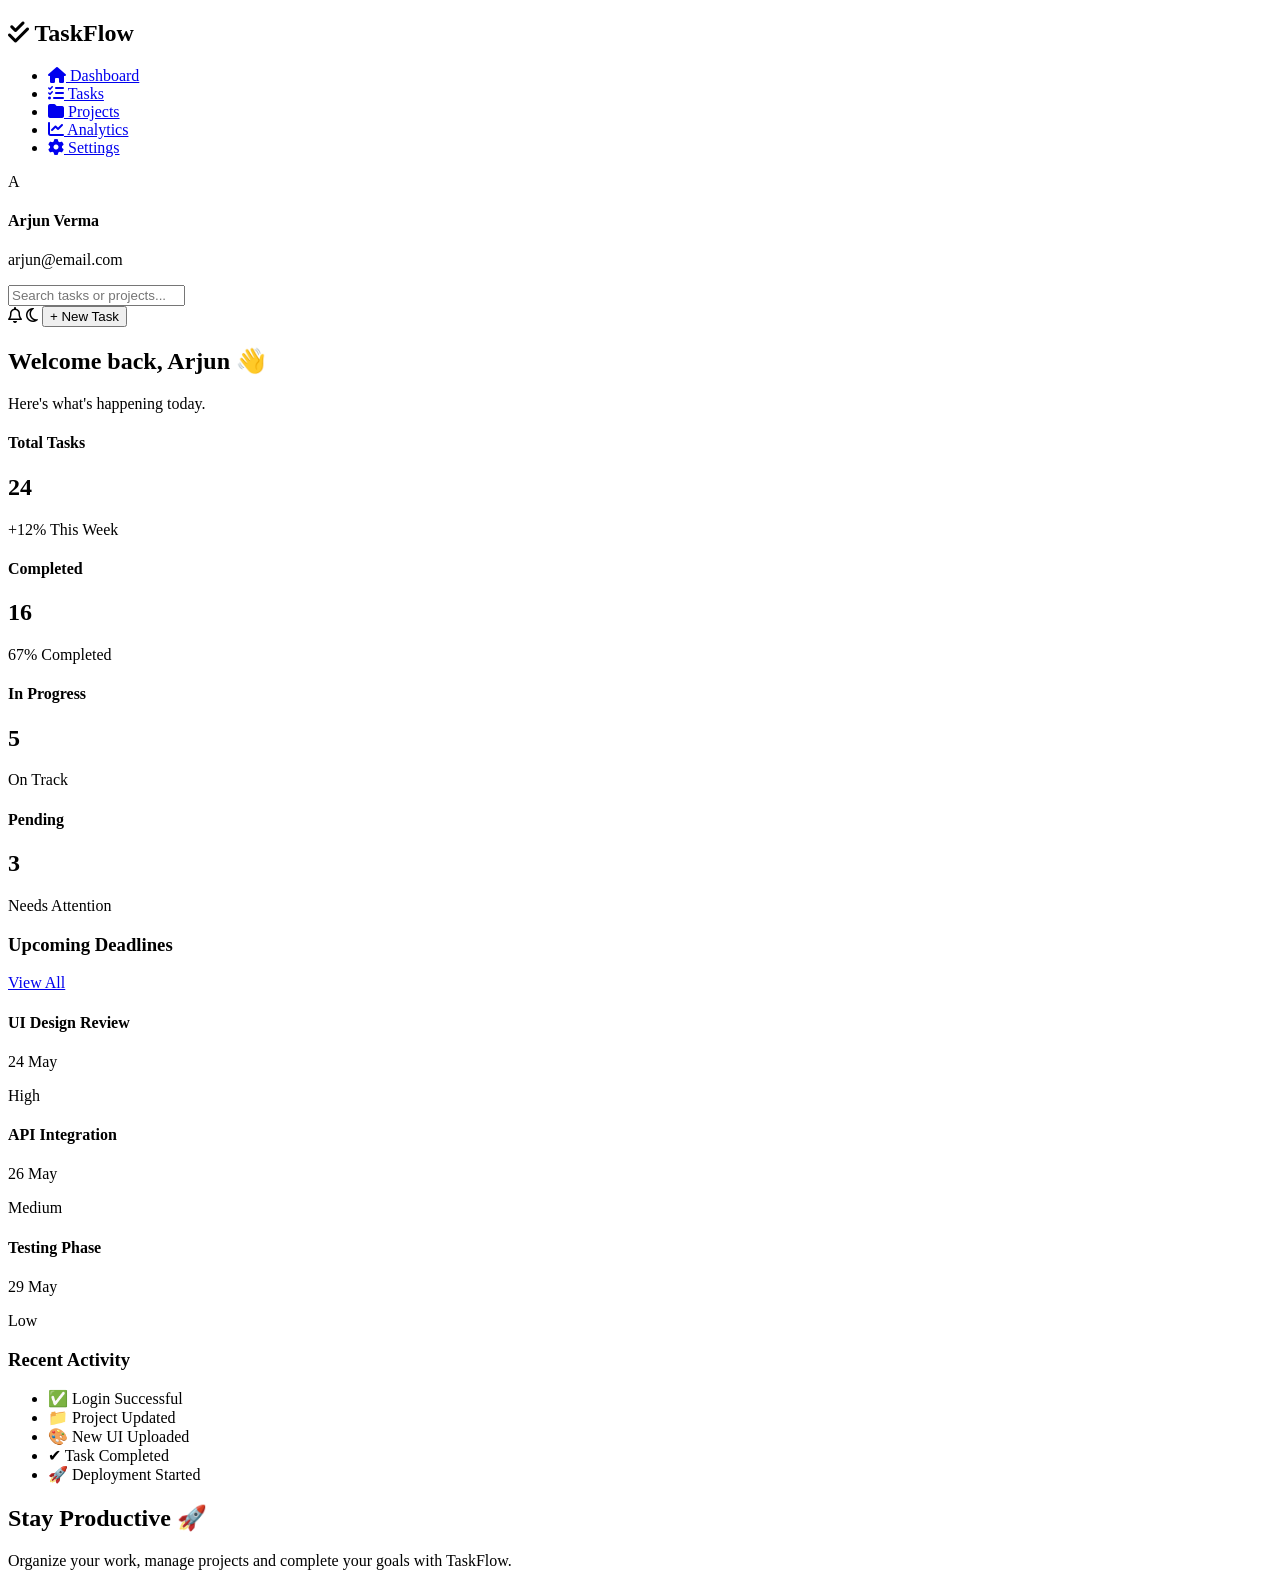
==== index.html @ ac0c9943 "index is updated" ====
<!DOCTYPE html>
<html lang="en">

<head>
    <meta charset="UTF-8">
    <meta name="viewport" content="width=device-width, initial-scale=1.0">

    <title>TaskFlow | Dashboard</title>

    <!-- CSS -->
    <link rel="stylesheet" href="style.css">

    <!-- Font Awesome -->
    <link rel="stylesheet"
        href="https://cdnjs.cloudflare.com/ajax/libs/font-awesome/6.5.1/css/all.min.css">
</head>

<body>

<div class="container">

    <!-- ================= SIDEBAR ================= -->

    <aside class="sidebar">

        <div>

            <div class="logo">
                <h2>
                    <i class="fa-solid fa-check-double"></i>
                    TaskFlow
                </h2>
            </div>

            <ul class="menu">

                <li class="active">
                    <a href="index.html">
                        <i class="fa-solid fa-house"></i>
                        Dashboard
                    </a>
                </li>

                <li>
                    <a href="tasks.html">
                        <i class="fa-solid fa-list-check"></i>
                        Tasks
                    </a>
                </li>

                <li>
                    <a href="projects.html">
                        <i class="fa-solid fa-folder"></i>
                        Projects
                    </a>
                </li>

                <li>
                    <a href="analytics.html">
                        <i class="fa-solid fa-chart-line"></i>
                        Analytics
                    </a>
                </li>

                <li>
                    <a href="settings.html">
                        <i class="fa-solid fa-gear"></i>
                        Settings
                    </a>
                </li>

            </ul>

        </div>

        <div class="profile">

            <div class="circle">
                A
            </div>

            <div>

                <h4>Arjun Verma</h4>

                <p id="userEmail">
                    arjun@email.com
                </p>

            </div>

        </div>

    </aside>

    <!-- ================= MAIN ================= -->

    <main class="main">

        <!-- NAVBAR -->

        <div class="navbar">

            <div class="search">

                <input
                    type="text"
                    placeholder="Search tasks or projects...">

            </div>

            <div class="nav-right">

                <i class="fa-regular fa-bell"></i>

                <i id="darkModeBtn"
                    class="fa-regular fa-moon"></i>

                <button id="newTaskBtn">

                    + New Task

                </button>

            </div>

        </div>

        <!-- WELCOME -->

        <section class="welcome">

            <h1>
                Welcome back, Arjun 👋
            </h1>

            <p>

                Here's what's happening today.

            </p>

        </section>

        <!-- DASHBOARD CARDS -->

        <section class="cards">

            <div class="card">

                <h4>Total Tasks</h4>

                <h2>24</h2>

                <span>+12% This Week</span>

            </div>

            <div class="card">

                <h4>Completed</h4>

                <h2>16</h2>

                <span>67% Completed</span>

            </div>

            <div class="card">

                <h4>In Progress</h4>

                <h2>5</h2>

                <span>On Track</span>

            </div>

            <div class="card">

                <h4>Pending</h4>

                <h2>3</h2>

                <span>Needs Attention</span>

            </div>

        </section>

        <!-- CONTENT -->

        <section class="sections">

            <!-- DEADLINES -->

            <div class="box">

                <div class="title">

                    <h3>Upcoming Deadlines</h3>

                    <a href="tasks.html">

                        View All

                    </a>

                </div>

                <div class="task">

                    <div>

                        <h4>UI Design Review</h4>

                        <p>24 May</p>

                    </div>

                    <span class="high">

                        High

                    </span>

                </div>

                <div class="task">

                    <div>

                        <h4>API Integration</h4>

                        <p>26 May</p>

                    </div>

                    <span class="medium">

                        Medium

                    </span>

                </div>

                <div class="task">

                    <div>

                        <h4>Testing Phase</h4>

                        <p>29 May</p>

                    </div>

                    <span class="low">

                        Low

                    </span>

                </div>

            </div>

            <!-- RECENT ACTIVITY -->

            <div class="box">

                <div class="title">

                    <h3>

                        Recent Activity

                    </h3>

                </div>

                <ul class="activity">

                    <li>✅ Login Successful</li>

                    <li>📁 Project Updated</li>

                    <li>🎨 New UI Uploaded</li>

                    <li>✔ Task Completed</li>

                    <li>🚀 Deployment Started</li>

                </ul>

            </div>

        </section>

        <!-- BANNER -->

        <section class="banner">

            <h2>

                Stay Productive 🚀

            </h2>

            <p>

                Organize your work, manage projects and complete your goals with TaskFlow.

            </p>

        </section>

    </main>

</div>

<!-- JavaScript -->

<script src="script.js"></script>

</body>

</html>
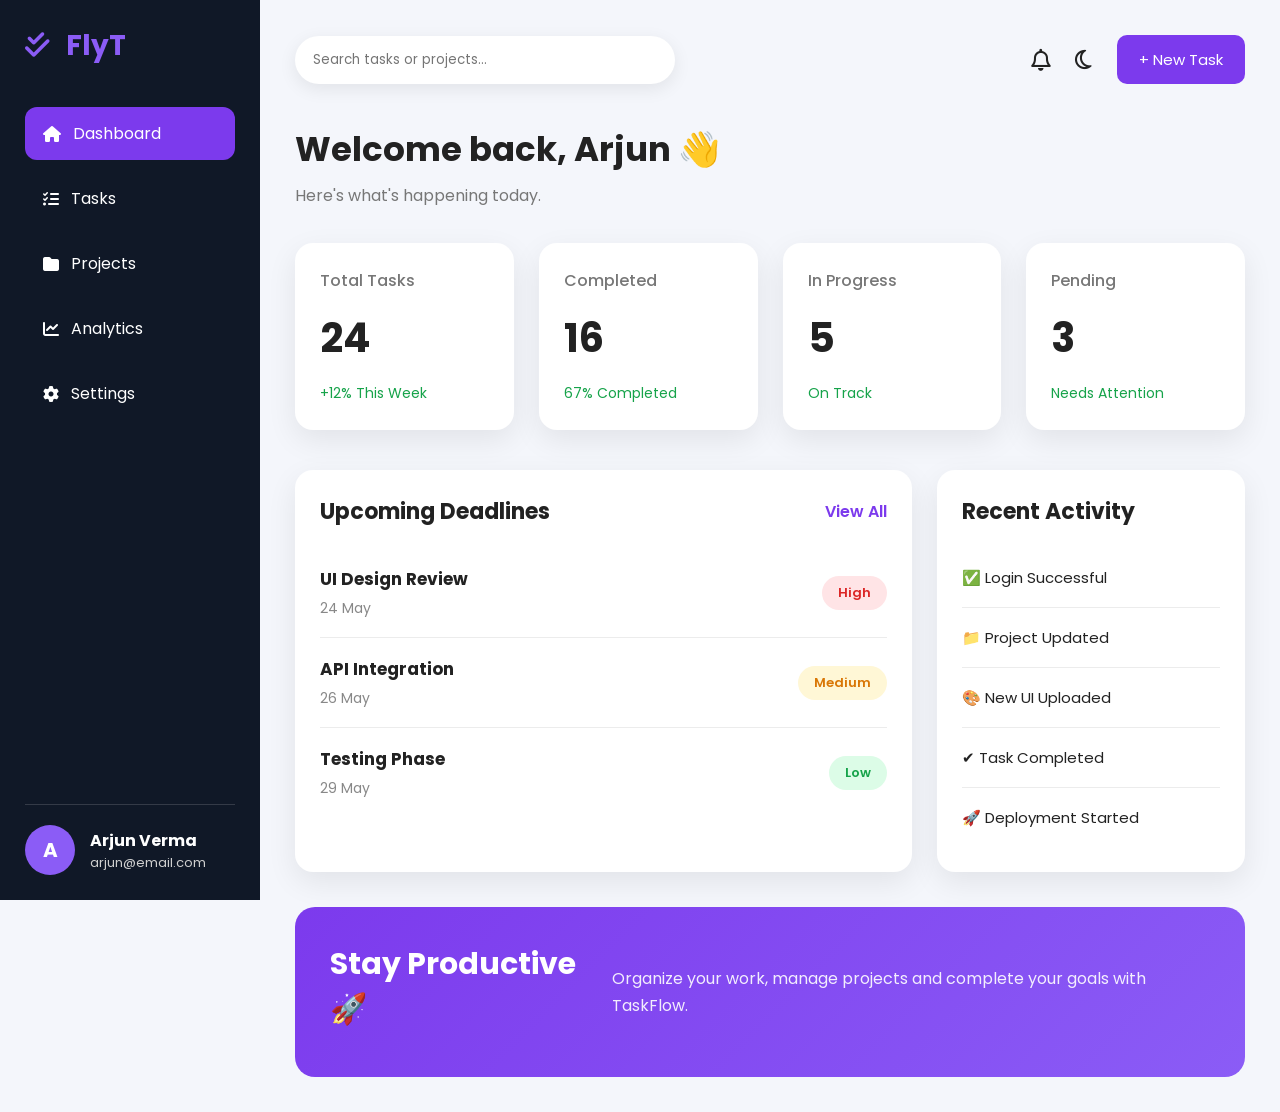
==== commit 77e52e9b: "name changed to FlyT" ====
--- a/index.html
+++ b/index.html
@@ -5,7 +5,7 @@
     <meta charset="UTF-8">
     <meta name="viewport" content="width=device-width, initial-scale=1.0">
 
-    <title>TaskFlow | Dashboard</title>
+    <title>FlyT | Dashboard</title>
 
     <!-- CSS -->
     <link rel="stylesheet" href="style.css">
@@ -28,7 +28,7 @@
             <div class="logo">
                 <h2>
                     <i class="fa-solid fa-check-double"></i>
-                    TaskFlow
+                    FlyT
                 </h2>
             </div>
 
--- a/style.css
+++ b/style.css
@@ -0,0 +1,1447 @@
+/* ==========================================================
+   TASKFLOW - STYLE.CSS
+   PART 1
+   Global Styles + Sidebar + Navbar + Dashboard
+==========================================================*/
+
+/* ---------- Google Font ---------- */
+
+@import url('https://fonts.googleapis.com/css2?family=Poppins:wght@300;400;500;600;700&display=swap');
+
+/* ---------- Reset ---------- */
+
+*{
+    margin:0;
+    padding:0;
+    box-sizing:border-box;
+    font-family:'Poppins',sans-serif;
+}
+
+html{
+    scroll-behavior:smooth;
+}
+
+body{
+    background:#f4f6fb;
+    color:#222;
+}
+
+/* ---------- Container ---------- */
+
+.container{
+    display:flex;
+    min-height:100vh;
+}
+
+/* ==========================================================
+   SIDEBAR
+==========================================================*/
+
+.sidebar{
+
+    width:260px;
+    height:100vh;
+
+    position:fixed;
+    left:0;
+    top:0;
+
+    background:#101827;
+
+    color:#fff;
+
+    display:flex;
+    flex-direction:column;
+    justify-content:space-between;
+
+    padding:25px;
+
+}
+
+/* Logo */
+
+.logo h2{
+
+    color:#8b5cf6;
+    font-size:28px;
+    font-weight:700;
+
+}
+
+.logo i{
+
+    margin-right:10px;
+
+}
+
+/* Menu */
+
+.menu{
+
+    list-style:none;
+    margin-top:40px;
+
+}
+
+.menu li{
+
+    margin-bottom:12px;
+
+}
+
+.menu li a{
+
+    display:flex;
+    align-items:center;
+
+    gap:12px;
+
+    text-decoration:none;
+
+    color:#fff;
+
+    padding:14px 18px;
+
+    border-radius:12px;
+
+    transition:.3s;
+
+}
+
+.menu li a:hover{
+
+    background:#7c3aed;
+
+}
+
+.menu li.active a{
+
+    background:#7c3aed;
+
+}
+
+/* Profile */
+
+.profile{
+
+    display:flex;
+    align-items:center;
+
+    gap:15px;
+
+    padding-top:20px;
+
+    border-top:1px solid rgba(255,255,255,.15);
+
+}
+
+.circle{
+
+    width:50px;
+    height:50px;
+
+    border-radius:50%;
+
+    background:#8b5cf6;
+
+    display:flex;
+    justify-content:center;
+    align-items:center;
+
+    color:#fff;
+
+    font-size:20px;
+    font-weight:bold;
+
+}
+
+.profile h4{
+
+    font-size:16px;
+
+}
+
+.profile p{
+
+    font-size:13px;
+
+    color:#cfcfcf;
+
+}
+
+/* ==========================================================
+   MAIN
+==========================================================*/
+
+.main{
+
+    margin-left:260px;
+
+    width:calc(100% - 260px);
+
+    padding:35px;
+
+}
+
+/* ==========================================================
+   NAVBAR
+==========================================================*/
+
+.navbar{
+
+    display:flex;
+    justify-content:space-between;
+    align-items:center;
+
+    margin-bottom:40px;
+
+}
+
+/* Search */
+
+.search{
+
+    width:380px;
+
+}
+
+.search input{
+
+    width:100%;
+
+    padding:14px 18px;
+
+    border:none;
+
+    border-radius:40px;
+
+    background:white;
+
+    outline:none;
+
+    box-shadow:0 5px 18px rgba(0,0,0,.08);
+
+}
+
+/* Right */
+
+.nav-right{
+
+    display:flex;
+    align-items:center;
+
+    gap:25px;
+
+}
+
+.nav-right i{
+
+    font-size:22px;
+
+    cursor:pointer;
+
+    transition:.3s;
+
+}
+
+.nav-right i:hover{
+
+    color:#7c3aed;
+
+}
+
+/* Button */
+
+.nav-right button{
+
+    background:#7c3aed;
+
+    color:white;
+
+    border:none;
+
+    border-radius:10px;
+
+    padding:13px 22px;
+
+    cursor:pointer;
+
+    font-size:15px;
+
+    transition:.3s;
+
+}
+
+.nav-right button:hover{
+
+    background:#6d28d9;
+
+}
+
+/* ==========================================================
+   WELCOME
+==========================================================*/
+
+.welcome{
+
+    margin-bottom:35px;
+
+}
+
+.welcome h1{
+
+    font-size:34px;
+
+    margin-bottom:8px;
+
+}
+
+.welcome p{
+
+    color:#777;
+
+}
+
+/* ==========================================================
+   DASHBOARD CARDS
+==========================================================*/
+
+.cards{
+
+    display:grid;
+
+    grid-template-columns:repeat(4,1fr);
+
+    gap:25px;
+
+    margin-bottom:40px;
+
+}
+
+.card{
+
+    background:white;
+
+    border-radius:18px;
+
+    padding:25px;
+
+    box-shadow:0 10px 30px rgba(0,0,0,.08);
+
+    transition:.35s;
+
+}
+
+.card:hover{
+
+    transform:translateY(-8px);
+
+}
+
+.card h4{
+
+    color:#777;
+
+    margin-bottom:15px;
+
+    font-weight:500;
+
+}
+
+.card h2{
+
+    font-size:40px;
+
+    margin-bottom:12px;
+
+}
+
+.card span{
+
+    color:#16a34a;
+
+    font-size:14px;
+
+}
+/* ==========================================================
+   DASHBOARD SECTIONS
+==========================================================*/
+
+.sections{
+
+    display:grid;
+
+    grid-template-columns:2fr 1fr;
+
+    gap:25px;
+
+    margin-bottom:35px;
+
+}
+
+/* Boxes */
+
+.box{
+
+    background:#fff;
+
+    border-radius:18px;
+
+    padding:25px;
+
+    box-shadow:0 10px 30px rgba(0,0,0,.08);
+
+}
+
+/* Box Header */
+
+.title{
+
+    display:flex;
+
+    justify-content:space-between;
+
+    align-items:center;
+
+    margin-bottom:20px;
+
+}
+
+.title h3{
+
+    font-size:22px;
+
+}
+
+.title a{
+
+    text-decoration:none;
+
+    color:#7c3aed;
+
+    font-weight:600;
+
+}
+
+.title a:hover{
+
+    text-decoration:underline;
+
+}
+
+/* ==========================================================
+   DEADLINE TASKS
+==========================================================*/
+
+.task{
+
+    display:flex;
+
+    justify-content:space-between;
+
+    align-items:center;
+
+    padding:18px 0;
+
+    border-bottom:1px solid #ececec;
+
+}
+
+.task:last-child{
+
+    border-bottom:none;
+
+}
+
+.task h4{
+
+    margin-bottom:6px;
+
+    font-size:17px;
+
+}
+
+.task p{
+
+    color:#888;
+
+    font-size:14px;
+
+}
+
+/* Priority Labels */
+
+.high{
+
+    background:#ffe4e6;
+
+    color:#dc2626;
+
+    padding:7px 16px;
+
+    border-radius:25px;
+
+    font-size:13px;
+
+    font-weight:600;
+
+}
+
+.medium{
+
+    background:#fff7d6;
+
+    color:#d97706;
+
+    padding:7px 16px;
+
+    border-radius:25px;
+
+    font-size:13px;
+
+    font-weight:600;
+
+}
+
+.low{
+
+    background:#dcfce7;
+
+    color:#16a34a;
+
+    padding:7px 16px;
+
+    border-radius:25px;
+
+    font-size:13px;
+
+    font-weight:600;
+
+}
+
+/* ==========================================================
+   RECENT ACTIVITY
+==========================================================*/
+
+.activity{
+
+    list-style:none;
+
+}
+
+.activity li{
+
+    padding:18px 0;
+
+    border-bottom:1px solid #ececec;
+
+    font-size:15px;
+
+    transition:.3s;
+
+}
+
+.activity li:last-child{
+
+    border-bottom:none;
+
+}
+
+.activity li:hover{
+
+    color:#7c3aed;
+
+    padding-left:8px;
+
+}
+
+/* ==========================================================
+   PRODUCTIVITY BANNER
+==========================================================*/
+
+.banner{
+
+    background:linear-gradient(135deg,#7c3aed,#8b5cf6);
+
+    color:#fff;
+
+    padding:35px;
+
+    border-radius:20px;
+
+    display:flex;
+
+    justify-content:space-between;
+
+    align-items:center;
+
+    overflow:hidden;
+
+}
+
+.banner h2{
+
+    font-size:30px;
+
+    margin-bottom:10px;
+
+}
+
+.banner p{
+
+    opacity:.9;
+
+    line-height:1.7;
+
+    max-width:600px;
+
+}
+
+/* ==========================================================
+   BUTTON EFFECTS
+==========================================================*/
+
+button{
+
+    transition:.3s;
+
+}
+
+button:hover{
+
+    transform:translateY(-2px);
+
+}
+
+/* ==========================================================
+   SCROLLBAR
+==========================================================*/
+
+::-webkit-scrollbar{
+
+    width:8px;
+
+}
+
+::-webkit-scrollbar-track{
+
+    background:#f2f2f2;
+
+}
+
+::-webkit-scrollbar-thumb{
+
+    background:#8b5cf6;
+
+    border-radius:20px;
+
+}
+
+::-webkit-scrollbar-thumb:hover{
+
+    background:#6d28d9;
+
+}
+
+/* ==========================================================
+   RESPONSIVE DESIGN
+==========================================================*/
+
+@media(max-width:1200px){
+
+.cards{
+
+grid-template-columns:repeat(2,1fr);
+
+}
+
+.sections{
+
+grid-template-columns:1fr;
+
+}
+
+}
+
+@media(max-width:900px){
+
+.sidebar{
+
+width:220px;
+
+}
+
+.main{
+
+margin-left:220px;
+
+width:calc(100% - 220px);
+
+}
+
+.search{
+
+width:250px;
+
+}
+
+}
+
+@media(max-width:768px){
+
+.sidebar{
+
+display:none;
+
+}
+
+.main{
+
+margin-left:0;
+
+width:100%;
+
+padding:20px;
+
+}
+
+.navbar{
+
+flex-direction:column;
+
+gap:20px;
+
+align-items:flex-start;
+
+}
+
+.search{
+
+width:100%;
+
+}
+
+.cards{
+
+grid-template-columns:1fr;
+
+}
+
+.sections{
+
+grid-template-columns:1fr;
+
+}
+
+.banner{
+
+flex-direction:column;
+
+align-items:flex-start;
+
+gap:15px;
+
+}
+
+}
+
+@media(max-width:500px){
+
+.nav-right{
+
+gap:15px;
+
+}
+
+.nav-right button{
+
+padding:10px 15px;
+
+font-size:13px;
+
+}
+
+.welcome h1{
+
+font-size:28px;
+
+}
+
+.card h2{
+
+font-size:30px;
+
+}
+
+}
+/* ==========================================================
+   TASKS PAGE
+==========================================================*/
+
+.kanban{
+
+    display:grid;
+
+    grid-template-columns:repeat(3,1fr);
+
+    gap:25px;
+
+    margin-top:30px;
+
+}
+
+.column{
+
+    background:#ffffff;
+
+    border-radius:18px;
+
+    padding:20px;
+
+    box-shadow:0 10px 30px rgba(0,0,0,.08);
+
+    min-height:650px;
+
+}
+
+.column h3{
+
+    margin-bottom:20px;
+
+    color:#444;
+
+}
+
+/* Task Card */
+
+.task-card{
+
+    background:#f9fafc;
+
+    border-radius:15px;
+
+    padding:18px;
+
+    margin-bottom:18px;
+
+    cursor:pointer;
+
+    transition:.3s;
+
+    border-left:5px solid #8b5cf6;
+
+}
+
+.task-card:hover{
+
+    transform:translateY(-5px);
+
+    box-shadow:0 10px 20px rgba(0,0,0,.12);
+
+}
+
+.task-card h4{
+
+    margin-bottom:8px;
+
+}
+
+.task-card p{
+
+    color:#777;
+
+    margin-bottom:12px;
+
+    font-size:14px;
+
+}
+
+.task-card small{
+
+    display:block;
+
+    margin-top:12px;
+
+    color:#888;
+
+}
+
+/* Add Task Button */
+
+.add-btn{
+
+    width:100%;
+
+    padding:14px;
+
+    border:none;
+
+    background:#8b5cf6;
+
+    color:white;
+
+    border-radius:12px;
+
+    cursor:pointer;
+
+    font-size:15px;
+
+    margin-top:10px;
+
+    transition:.3s;
+
+}
+
+.add-btn:hover{
+
+    background:#6d28d9;
+
+}
+
+/* Filter Buttons */
+
+.filter-btn{
+
+    background:#8b5cf6;
+
+    color:white;
+
+    border:none;
+
+    padding:10px 18px;
+
+    border-radius:10px;
+
+    cursor:pointer;
+
+    margin-left:10px;
+
+}
+
+.filter-btn:hover{
+
+    background:#6d28d9;
+
+}
+
+/* ==========================================================
+   PROJECTS PAGE
+==========================================================*/
+
+.subtitle{
+
+    color:#777;
+
+    margin-bottom:30px;
+
+}
+
+.project-list{
+
+    display:grid;
+
+    grid-template-columns:repeat(2,1fr);
+
+    gap:25px;
+
+}
+
+.project-card{
+
+    background:white;
+
+    border-radius:18px;
+
+    padding:25px;
+
+    box-shadow:0 10px 30px rgba(0,0,0,.08);
+
+    transition:.3s;
+
+}
+
+.project-card:hover{
+
+    transform:translateY(-6px);
+
+}
+
+.project-top{
+
+    display:flex;
+
+    justify-content:space-between;
+
+    align-items:center;
+
+    margin-bottom:25px;
+
+}
+
+.project-top h3{
+
+    margin-bottom:5px;
+
+}
+
+.project-top p{
+
+    color:#888;
+
+    font-size:14px;
+
+}
+
+/* Progress */
+
+.progress-area{
+
+    display:flex;
+
+    align-items:center;
+
+    gap:15px;
+
+    margin-bottom:20px;
+
+}
+
+.progress{
+
+    width:100%;
+
+    height:10px;
+
+    background:#ececec;
+
+    border-radius:20px;
+
+    overflow:hidden;
+
+}
+
+.progress-fill{
+
+    height:100%;
+
+    background:#8b5cf6;
+
+    border-radius:20px;
+
+}
+
+/* Footer */
+
+.project-footer{
+
+    display:flex;
+
+    justify-content:space-between;
+
+    flex-wrap:wrap;
+
+    gap:12px;
+
+    color:#666;
+
+    font-size:14px;
+
+}
+
+.project-footer span{
+
+    display:flex;
+
+    align-items:center;
+
+    gap:6px;
+
+}
+
+.project-footer i{
+
+    color:#8b5cf6;
+
+}
+
+/* ==========================================================
+   RESPONSIVE
+==========================================================*/
+
+@media(max-width:1200px){
+
+.kanban{
+
+grid-template-columns:1fr;
+
+}
+
+.project-list{
+
+grid-template-columns:1fr;
+
+}
+
+}
+
+@media(max-width:768px){
+
+.project-footer{
+
+flex-direction:column;
+
+}
+
+}
+/* ==========================================================
+   ANALYTICS PAGE
+==========================================================*/
+
+.analytics-cards{
+    display:grid;
+    grid-template-columns:repeat(4,1fr);
+    gap:20px;
+    margin:30px 0;
+}
+
+.analytics-card{
+    background:#fff;
+    padding:25px;
+    border-radius:18px;
+    box-shadow:0 10px 30px rgba(0,0,0,.08);
+    transition:.3s;
+}
+
+.analytics-card:hover{
+    transform:translateY(-8px);
+}
+
+.analytics-card h4{
+    color:#777;
+    margin-bottom:10px;
+}
+
+.analytics-card h2{
+    color:#7c3aed;
+    font-size:36px;
+    margin-bottom:10px;
+}
+
+.analytics-card p{
+    color:#888;
+}
+
+/* Charts */
+
+.charts{
+    display:grid;
+    grid-template-columns:2fr 1fr;
+    gap:25px;
+    margin-bottom:30px;
+}
+
+.chart-box{
+    background:#fff;
+    padding:25px;
+    border-radius:18px;
+    box-shadow:0 10px 30px rgba(0,0,0,.08);
+}
+
+/* Weekly Bar Graph */
+
+.bars{
+    display:flex;
+    justify-content:space-between;
+    align-items:flex-end;
+    height:260px;
+    margin-top:30px;
+}
+
+.bar{
+    display:flex;
+    flex-direction:column;
+    align-items:center;
+}
+
+.fill{
+    width:35px;
+    background:#7c3aed;
+    border-radius:10px 10px 0 0;
+}
+
+.bar p{
+    margin-top:10px;
+    color:#666;
+}
+
+/* Circle Progress */
+
+.performance{
+    display:flex;
+    flex-direction:column;
+    align-items:center;
+    justify-content:center;
+    margin-top:20px;
+}
+
+.progress-circle{
+    width:170px;
+    height:170px;
+    border-radius:50%;
+    background:conic-gradient(#7c3aed 73%,#e5e7eb 0%);
+    display:flex;
+    justify-content:center;
+    align-items:center;
+    margin-bottom:20px;
+}
+
+.progress-circle h2{
+    width:120px;
+    height:120px;
+    border-radius:50%;
+    background:#fff;
+    display:flex;
+    justify-content:center;
+    align-items:center;
+    font-size:30px;
+}
+
+/* ==========================================================
+   SETTINGS PAGE
+==========================================================*/
+
+.settings-container{
+    display:grid;
+    gap:25px;
+}
+
+.settings-card{
+    background:#fff;
+    padding:25px;
+    border-radius:18px;
+    box-shadow:0 10px 30px rgba(0,0,0,.08);
+}
+
+.settings-card h3{
+    margin-bottom:20px;
+}
+
+.settings-card label{
+    display:block;
+    margin-top:15px;
+    margin-bottom:8px;
+    font-weight:500;
+}
+
+.settings-card input,
+.settings-card select{
+    width:100%;
+    padding:12px;
+    border:1px solid #ddd;
+    border-radius:10px;
+    outline:none;
+}
+
+.settings-card button{
+    margin-top:20px;
+    background:#7c3aed;
+    color:#fff;
+    border:none;
+    padding:12px 20px;
+    border-radius:10px;
+    cursor:pointer;
+}
+
+.settings-card button:hover{
+    background:#6d28d9;
+}
+
+/* ==========================================================
+   PROFILE PAGE
+==========================================================*/
+
+.profile-card{
+    background:#fff;
+    padding:30px;
+    border-radius:18px;
+    text-align:center;
+    box-shadow:0 10px 30px rgba(0,0,0,.08);
+}
+
+.profile-card img{
+    width:130px;
+    height:130px;
+    border-radius:50%;
+    object-fit:cover;
+    margin-bottom:20px;
+}
+
+.profile-card h2{
+    margin-bottom:10px;
+}
+
+.profile-card p{
+    color:#777;
+    margin-bottom:15px;
+}
+
+/* ==========================================================
+   MODAL
+==========================================================*/
+
+.modal{
+    display:none;
+    position:fixed;
+    left:0;
+    top:0;
+    width:100%;
+    height:100%;
+    background:rgba(0,0,0,.55);
+    justify-content:center;
+    align-items:center;
+    z-index:999;
+}
+
+.modal-content{
+    background:#fff;
+    width:450px;
+    max-width:95%;
+    padding:30px;
+    border-radius:18px;
+    animation:popup .25s ease;
+}
+
+@keyframes popup{
+
+from{
+    transform:scale(.8);
+    opacity:0;
+}
+
+to{
+    transform:scale(1);
+    opacity:1;
+}
+
+}
+
+.close{
+    float:right;
+    font-size:30px;
+    cursor:pointer;
+}
+
+.modal-content h2{
+    margin-bottom:20px;
+}
+
+.modal-content label{
+    display:block;
+    margin:15px 0 8px;
+}
+
+.modal-content input,
+.modal-content textarea,
+.modal-content select{
+    width:100%;
+    padding:12px;
+    border:1px solid #ddd;
+    border-radius:10px;
+}
+
+.modal-content textarea{
+    resize:none;
+    height:100px;
+}
+
+.save-btn{
+    margin-top:20px;
+    width:100%;
+    padding:12px;
+    border:none;
+    background:#7c3aed;
+    color:#fff;
+    border-radius:10px;
+    cursor:pointer;
+}
+
+.save-btn:hover{
+    background:#6d28d9;
+}
+
+/* ==========================================================
+   DARK MODE
+==========================================================*/
+
+.dark{
+    background:#111827;
+    color:white;
+}
+
+.dark .card,
+.dark .box,
+.dark .project-card,
+.dark .task-card,
+.dark .analytics-card,
+.dark .chart-box,
+.dark .settings-card,
+.dark .profile-card,
+.dark .modal-content{
+
+    background:#1f2937;
+    color:white;
+
+}
+
+.dark input,
+.dark textarea,
+.dark select{
+
+    background:#374151;
+    color:white;
+    border:none;
+
+}
+
+.dark .search input{
+
+    background:#374151;
+    color:white;
+
+}
+
+/* ==========================================================
+   RESPONSIVE
+==========================================================*/
+
+@media(max-width:1100px){
+
+.analytics-cards{
+
+grid-template-columns:repeat(2,1fr);
+
+}
+
+.charts{
+
+grid-template-columns:1fr;
+
+}
+
+}
+
+@media(max-width:768px){
+
+.analytics-cards{
+
+grid-template-columns:1fr;
+
+}
+
+.modal-content{
+
+width:95%;
+
+}
+
+}
